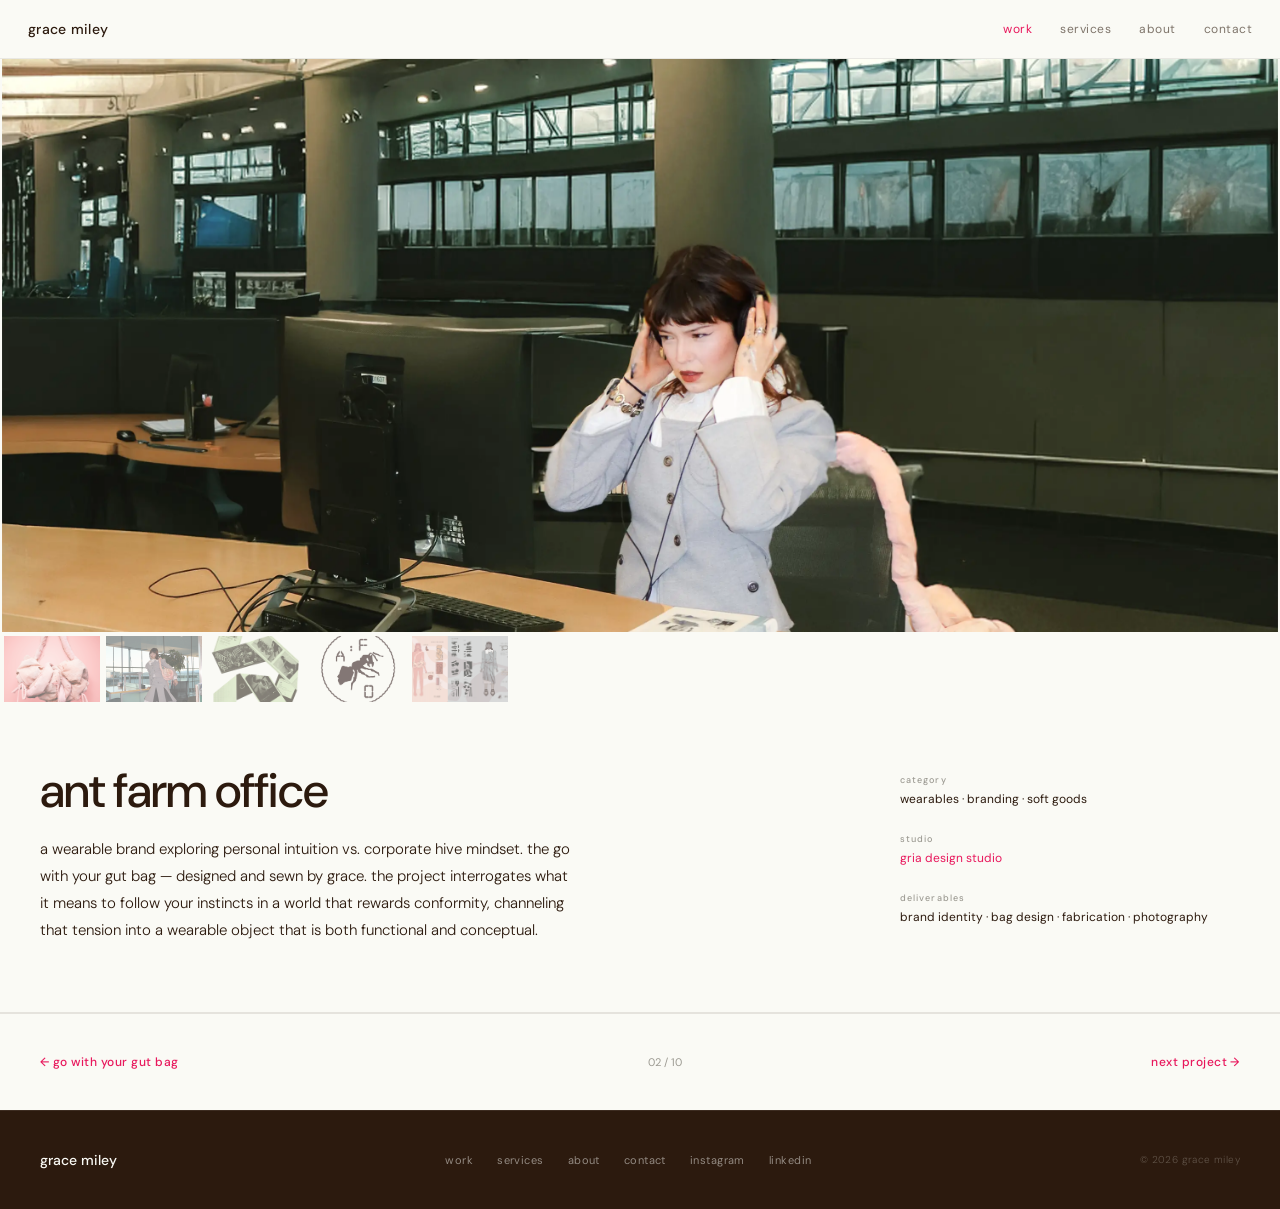
==== ant-farm-office.html @ 76fd1f74 "Add files via upload" ====
<!DOCTYPE html>
<html lang="en">
<head>
<meta charset="UTF-8">
<link rel="icon" href="data:image/svg+xml,<svg xmlns='http://www.w3.org/2000/svg' viewBox='0 0 32 32'><rect width='32' height='32' fill='%232C1A0E'/><text x='50%' y='50%' dominant-baseline='central' text-anchor='middle' font-family='DM Sans,sans-serif' font-weight='500' font-size='13' fill='%23FAFAF5'>gm</text></svg>">
<meta name="viewport" content="width=device-width, initial-scale=1.0">
<title>ant farm office — grace miley</title>
<link href="https://fonts.googleapis.com/css2?family=DM+Sans:wght@300;400;500&display=swap" rel="stylesheet">
<link rel="stylesheet" href="style.css">
</head>
<body>

<header>
  <a href="index.html" class="logo">grace miley</a>
  <nav>
    <a href="work.html" class="active">work</a>
    <a href="https://griadesign.com/contact" target="_blank">services</a>
    <a href="index.html#about">about</a>
    <a href="contact.html">contact</a>
  </nav>
</header>

<div class="project-gallery">
<div class="gallery-main-wrap"><img class="gallery-main" src="/images/ArwynCoverphotoforMIRO (1).webp" alt="ant farm office" loading="eager"><div class="gallery-zoom-hint">click to expand</div></div>
<div class="gallery-thumbs">
  <img class="gallery-thumb" src="/images/bagpic1.webp" alt="go with your gut bag" loading="lazy" decoding="async">
  <img class="gallery-thumb" src="/images/IMG_1186.webp" alt="ant farm office detail" loading="lazy" decoding="async">
  <img class="gallery-thumb" src="/images/pin up all 4 Large (1).webp" alt="ant farm office pin-up all four" loading="lazy" decoding="async">
  <img class="gallery-thumb" src="/images/Artboard 2 copy 12antlogo1211 (1).webp" alt="ant farm office logo" loading="lazy" decoding="async">
  <img class="gallery-thumb" src="/images/pin up left side129 (2).webp" alt="ant farm office pin-up left side" loading="lazy" decoding="async">
</div>
</div>

<div class="project-intro">
  <div>
    <div class="project-title">ant farm office</div>
    <p class="project-desc">a wearable brand exploring personal intuition vs. corporate hive mindset. the go with your gut bag — designed and sewn by grace. the project interrogates what it means to follow your instincts in a world that rewards conformity, channeling that tension into a wearable object that is both functional and conceptual.</p>
  </div>
  <div class="project-meta">
    <div class="project-meta-row">
      <span class="project-meta-label">category</span>
      <span class="project-meta-value">wearables · branding · soft goods</span>
    </div>
    <div class="project-meta-row">
      <span class="project-meta-label">studio</span>
      <span class="project-meta-value" style="color: var(--hot-pink);">gria design studio</span>
    </div>
    <div class="project-meta-row">
      <span class="project-meta-label">deliverables</span>
      <span class="project-meta-value">brand identity · bag design · fabrication · photography</span>
    </div>
  </div>
</div>





<div class="project-nav">
  <a href="go-with-your-gut-bag.html">← go with your gut bag</a>
  <span class="project-nav-center">02 / 10</span>
  <a href="gria-studio.html">next project →</a>
</div>

<footer>
  <span class="footer-logo">grace miley</span>
  <div class="footer-links">
    <a href="work.html">work</a>
    <a href="https://griadesign.com/contact" target="_blank">services</a>
    <a href="index.html#about">about</a>
    <a href="contact.html">contact</a>
    <a href="https://www.instagram.com/gracmiley/" target="_blank">instagram</a>
    <a href="https://www.linkedin.com/in/grace-miley-101b8b298/" target="_blank">linkedin</a>
  </div>
  <span class="footer-copy">© 2026 grace miley</span>
</footer>

<script src="main.js"></script>

<script>
(function() {
  var thumbs = document.querySelectorAll('.gallery-thumb');
  var mainImg = document.querySelector('.gallery-main');
  var lightbox = document.getElementById('galleryLightbox');
  var lbImg = document.getElementById('lbImg');
  var lbCaption = document.getElementById('lbCaption');
  var curIdx = 0;
  var images = [];

  if (mainImg) images.push({ src: mainImg.getAttribute('data-full') || mainImg.src, alt: mainImg.alt });
  thumbs.forEach(function(t) { images.push({ src: t.getAttribute('data-full') || t.src, alt: t.alt }); });

  function setMain(idx) {
    curIdx = idx;
    if (mainImg && images[idx]) { mainImg.src = images[idx].src; mainImg.alt = images[idx].alt; }
    thumbs.forEach(function(t, i) { t.classList.toggle('active', i === idx - 1); });
  }

  thumbs.forEach(function(t, i) { t.addEventListener('click', function() { setMain(i + 1); openLb(i + 1); }); });
  if (mainImg) { mainImg.addEventListener('click', function() { openLb(curIdx); }); }

  function openLb(idx) {
    if (!lightbox) return;
    curIdx = idx;
    lbImg.src = images[idx].src;
    lbImg.alt = images[idx].alt;
    if (lbCaption) lbCaption.textContent = (idx + 1) + ' / ' + images.length;
    lightbox.classList.add('open');
    lightbox.classList.remove('maximized');
    document.body.style.overflow = 'hidden';
  }

  window.closeLightbox = function() {
    if (!lightbox) return;
    lightbox.classList.remove('open', 'maximized');
    document.body.style.overflow = '';
  };
  window.lbPrev = function() { openLb((curIdx - 1 + images.length) % images.length); };
  window.lbNext = function() { openLb((curIdx + 1) % images.length); };
  window.lbMaximize = function() {
    if (!lightbox) return;
    lightbox.classList.toggle('maximized');
    var btn = document.getElementById('lbMaxBtn');
    if (btn) btn.textContent = lightbox.classList.contains('maximized') ? '⊟ restore' : '⊞ maximize';
  };

  if (lightbox) {
    lightbox.addEventListener('click', function(e) { if (e.target === lightbox) closeLightbox(); });
    document.addEventListener('keydown', function(e) {
      if (!lightbox.classList.contains('open')) return;
      if (e.key === 'Escape') closeLightbox();
      if (e.key === 'ArrowLeft') lbPrev();
      if (e.key === 'ArrowRight') lbNext();
      if (e.key === 'f' || e.key === 'F') lbMaximize();
    });
  }
})();
</script>

<div class="gallery-lightbox" id="galleryLightbox">
  <button class="gallery-lightbox-close" onclick="closeLightbox()">&#215;</button>
  <button class="gallery-maximize-btn" id="lbMaxBtn" onclick="lbMaximize()">&#8862; maximize</button>
  <button class="gallery-lightbox-prev" onclick="lbPrev()">&#8592;</button>
  <img id="lbImg" src="" alt="">
  <button class="gallery-lightbox-next" onclick="lbNext()">&#8594;</button>
  <div class="gallery-caption" id="lbCaption"></div>
</div>
</body>
</html>
---- style.css ----
*, *::before, *::after { box-sizing: border-box; margin: 0; padding: 0; }

:root {
  --pink:      #F9D0DC;
  --blush:     #F4A0B8;
  --hot-pink:  #E8175C;
  --brown:     #2C1A0E;
  --off-white: #FAFAF5;
  --lime:      #C8DE6A;
  --pale-lime: #E8EFA8;
  --sky:       #7BBDD4;
  --stone:     #9C9A92;
}

html { scroll-behavior: smooth; }

body {
  font-family: 'DM Sans', sans-serif;
  font-weight: 400;
  background: var(--off-white);
  color: var(--brown);
  text-transform: lowercase;
  -webkit-font-smoothing: antialiased;
}

a { text-decoration: none; color: inherit; }

/* ============ HEADER ============ */
header {
  position: fixed;
  top: 0;
  left: 0;
  width: 100%;
  z-index: 100;
  display: flex;
  align-items: center;
  justify-content: space-between;
  padding: 20px 28px;
  pointer-events: none;
  transition: background 0.3s, border-color 0.3s;
}

/* Non-hero pages: solid immediately via JS */
header.solid {
  background: var(--off-white);
  border-bottom: 1px solid rgba(44,26,14,0.08);
}

header.solid .logo { color: var(--brown) !important; }
header.solid nav a { color: rgba(44,26,14,0.6) !important; }
header.solid nav a:hover { color: var(--brown) !important; }
header.solid nav a.active { color: var(--hot-pink) !important; }

/* Dark header override — used on hero pages before scroll */
header.dark-header .logo { color: var(--off-white); }
header.dark-header nav a { color: rgba(250,250,245,0.75); }
header.dark-header nav a:hover { color: var(--off-white); }

header * { pointer-events: all; }

.logo {
  font-size: 14px;
  font-weight: 500;
  color: var(--brown);
  letter-spacing: 0.02em;
  transition: color 0.3s;
}

nav { display: flex; gap: 28px; }

nav a {
  font-size: 12px;
  font-weight: 400;
  color: rgba(44,26,14,0.6);
  letter-spacing: 0.04em;
  transition: color 0.2s;
}

nav a:hover { color: var(--brown); }
nav a.active { color: var(--hot-pink) !important; }

/* ============ HERO ============ */
.hero {
  display: flex;
  height: 100vh;
  min-height: 600px;
  overflow: hidden;
}

.hero-main {
  position: relative;
  flex: 1;
  overflow: hidden;
  background: var(--brown);
}

.hero-bg {
  position: absolute;
  inset: 0;
  background-size: cover;
  background-position: center center;
  background-repeat: no-repeat;
  transition: opacity 0.5s ease;
}

.hero-text {
  position: absolute;
  bottom: 36px;
  left: 36px;
  right: 36px;
  z-index: 10;
}

.hero-label {
  display: inline-block;
  font-size: 9px;
  font-weight: 400;
  color: var(--brown);
  letter-spacing: 0.14em;
  background: var(--pale-lime);
  padding: 3px 8px;
  margin-bottom: 8px;
}

.hero-title {
  display: inline;
  font-size: 40px;
  font-weight: 500;
  color: var(--brown);
  line-height: 1.15;
  letter-spacing: -0.01em;
  background: var(--pale-lime);
  padding: 2px 10px;
  box-decoration-break: clone;
  -webkit-box-decoration-break: clone;
}

.hero-title-wrap {
  display: block;
  margin-bottom: 8px;
}

.hero-desc {
  display: inline;
  font-size: 11px;
  font-weight: 300;
  color: var(--brown);
  line-height: 1.8;
  background: var(--pale-lime);
  padding: 2px 8px;
  box-decoration-break: clone;
  -webkit-box-decoration-break: clone;
}

.hero-desc-wrap {
  display: block;
  max-width: 360px;
  margin-bottom: 18px;
}

.hero-btn {
  display: inline-block;
  font-size: 11px;
  font-weight: 400;
  color: var(--brown);
  background: var(--pale-lime);
  padding: 8px 18px;
  letter-spacing: 0.06em;
  transition: background 0.2s;
}

.hero-btn:hover { background: var(--lime); }

.hero-dots {
  position: absolute;
  bottom: 22px;
  left: 50%;
  transform: translateX(-50%);
  display: flex;
  gap: 8px;
  z-index: 10;
}

.hero-dot {
  width: 5px;
  height: 5px;
  border-radius: 50%;
  background: rgba(250,250,245,0.3);
  cursor: pointer;
  border: none;
  padding: 0;
  transition: background 0.3s;
}

.hero-dot.active { background: var(--pink); }

.hero-scroll {
  position: absolute;
  bottom: 22px;
  right: 20px;
  font-size: 10px;
  font-weight: 300;
  color: rgba(250,250,245,0.3);
  letter-spacing: 0.06em;
  z-index: 10;
}

/* ============ SIDEBAR ============ */
.hero-sidebar {
  width: 60px;
  min-width: 60px;
  background: var(--brown);
  display: flex;
  flex-direction: column;
  align-items: center;
  padding: 80px 0 20px;
  position: relative;
  z-index: 20;
}

.side-item {
  width: 100%;
  height: 36px;
  display: flex;
  align-items: center;
  justify-content: center;
  cursor: pointer;
  position: relative;
  border-left: 2px solid transparent;
  transition: border-color 0.25s;
}

.side-item.active { border-left-color: var(--pink); }

.side-dot {
  width: 5px;
  height: 5px;
  border-radius: 50%;
  background: rgba(250,250,245,0.25);
  transition: background 0.25s;
}

.side-item.active .side-dot { background: var(--pink); }

.side-tooltip {
  position: absolute;
  right: 64px;
  background: var(--brown);
  color: var(--off-white);
  font-size: 10px;
  font-weight: 400;
  white-space: nowrap;
  padding: 5px 12px;
  pointer-events: none;
  opacity: 0;
  transition: opacity 0.2s;
  border-left: 2px solid var(--hot-pink);
  z-index: 30;
}

.side-item:hover .side-tooltip { opacity: 1; }

.side-num {
  position: absolute;
  bottom: 20px;
  font-size: 9px;
  color: rgba(250,250,245,0.2);
  font-weight: 300;
  writing-mode: vertical-lr;
  letter-spacing: 0.1em;
}

/* ============ PROJECT GRID ============ */
.projects {
  padding: 80px 40px;
  background: var(--off-white);
}

.projects-header {
  display: flex;
  align-items: baseline;
  justify-content: space-between;
  margin-bottom: 40px;
}

.projects-header h2 {
  font-size: 11px;
  font-weight: 500;
  letter-spacing: 0.12em;
  color: var(--stone);
}

.projects-header a {
  font-size: 11px;
  font-weight: 400;
  color: var(--hot-pink);
  letter-spacing: 0.04em;
  transition: opacity 0.2s;
}

.projects-header a:hover { opacity: 0.7; }

.grid {
  display: grid;
  grid-template-columns: repeat(3, 1fr);
  gap: 2px;
}

.grid-item {
  position: relative;
  aspect-ratio: 4/3;
  overflow: hidden;
  cursor: pointer;
  background: var(--brown);
  display: block;
}

.grid-item img {
  width: 100%;
  height: 100%;
  object-fit: cover;
  display: block;
  transition: transform 0.5s ease, opacity 0.3s ease;
}

.grid-item:hover img {
  transform: scale(1.04);
  opacity: 0.7;
}

.grid-item-info {
  position: absolute;
  bottom: 0;
  left: 0;
  right: 0;
  padding: 20px;
  opacity: 0;
  transition: opacity 0.3s;
  z-index: 10;
}

.grid-item:hover .grid-item-info { opacity: 1; }

.grid-item-title {
  display: inline;
  font-size: 14px;
  font-weight: 500;
  color: var(--brown);
  background: var(--pale-lime);
  padding: 2px 6px;
  box-decoration-break: clone;
  -webkit-box-decoration-break: clone;
  line-height: 1.6;
}

.grid-item-label {
  display: block;
  margin-top: 6px;
}

.grid-item-cat {
  display: inline;
  font-size: 9px;
  font-weight: 400;
  color: var(--brown);
  background: var(--pale-lime);
  padding: 2px 6px;
  letter-spacing: 0.08em;
  box-decoration-break: clone;
  -webkit-box-decoration-break: clone;
}

.gria-pill {
  display: inline-block;
  font-size: 9px;
  font-weight: 500;
  color: var(--off-white);
  background: var(--hot-pink);
  padding: 3px 9px;
  letter-spacing: 0.08em;
  position: absolute;
  top: 14px;
  left: 14px;
  z-index: 10;
}

/* ============ ABOUT BLURB ============ */
.about-blurb {
  padding: 80px 40px;
  display: grid;
  grid-template-columns: 1fr 1fr;
  gap: 80px;
  align-items: center;
  border-top: 1px solid rgba(44,26,14,0.1);
}

.about-blurb-label {
  font-size: 9px;
  font-weight: 500;
  letter-spacing: 0.12em;
  color: var(--stone);
  margin-bottom: 20px;
}

.about-blurb p {
  font-size: 15px;
  font-weight: 300;
  line-height: 1.8;
  color: var(--brown);
  margin-bottom: 24px;
}

.about-blurb a.text-link {
  font-size: 12px;
  font-weight: 500;
  color: var(--hot-pink);
  letter-spacing: 0.04em;
  border-bottom: 1px solid var(--hot-pink);
  padding-bottom: 2px;
  transition: opacity 0.2s;
}

.about-blurb a.text-link:hover { opacity: 0.7; }

.skill-tag {
  display: inline-block;
  font-size: 10px;
  font-weight: 400;
  color: var(--brown);
  background: var(--pink);
  padding: 6px 12px;
  margin: 2px;
  letter-spacing: 0.04em;
}

/* ============ SKILLS STRIP ============ */
.skills-strip {
  background: var(--brown);
  padding: 24px 40px;
  display: flex;
  flex-wrap: wrap;
  gap: 12px;
  align-items: center;
}

.skills-strip-label {
  font-size: 9px;
  font-weight: 500;
  letter-spacing: 0.12em;
  color: rgba(250,250,245,0.4);
  margin-right: 8px;
}

.skills-strip span {
  font-size: 10px;
  font-weight: 300;
  color: rgba(250,250,245,0.6);
  letter-spacing: 0.04em;
}

.skills-strip span::after {
  content: '·';
  margin-left: 12px;
  color: rgba(250,250,245,0.2);
}

.skills-strip span:last-child::after { content: ''; }

/* ============ PAGE HEADER (non-hero pages) ============ */
.page-header {
  padding: 140px 40px 60px;
  border-bottom: 1px solid rgba(44,26,14,0.1);
}

.page-header-label {
  font-size: 9px;
  font-weight: 500;
  letter-spacing: 0.12em;
  color: var(--stone);
  margin-bottom: 16px;
}

.page-header h1 {
  font-size: 48px;
  font-weight: 500;
  color: var(--brown);
  letter-spacing: -0.02em;
  line-height: 1.05;
}

/* ============ FOOTER ============ */
footer {
  background: var(--brown);
  padding: 40px;
  display: flex;
  align-items: center;
  justify-content: space-between;
  border-top: 1px solid rgba(250,250,245,0.08);
}

.footer-logo {
  font-size: 14px;
  font-weight: 500;
  color: var(--off-white);
}

.footer-links {
  display: flex;
  gap: 24px;
}

.footer-links a {
  font-size: 11px;
  font-weight: 400;
  color: rgba(250,250,245,0.5);
  letter-spacing: 0.04em;
  transition: color 0.2s;
}

.footer-links a:hover { color: var(--off-white); }

.footer-copy {
  font-size: 10px;
  font-weight: 300;
  color: rgba(250,250,245,0.25);
  letter-spacing: 0.04em;
}

/* ============ PROJECT PAGE ============ */
.project-hero {
  width: 100%;
  height: 70vh;
  min-height: 480px;
  object-fit: cover;
  display: block;
  background: var(--brown);
}

.project-hero-img {
  width: 100%;
  height: 70vh;
  min-height: 480px;
  object-fit: cover;
  display: block;
  cursor: pointer;
}

.project-intro {
  display: grid;
  grid-template-columns: 1fr 340px;
  gap: 80px;
  padding: 60px 40px;
  border-bottom: 1px solid rgba(44,26,14,0.1);
}

.project-title {
  font-size: 48px;
  font-weight: 500;
  color: var(--brown);
  letter-spacing: -0.02em;
  line-height: 1.05;
  margin-bottom: 20px;
}

.project-desc {
  font-size: 15px;
  font-weight: 300;
  line-height: 1.8;
  color: var(--brown);
  max-width: 540px;
}

.project-meta {
  padding-top: 8px;
}

.project-meta-row {
  display: flex;
  flex-direction: column;
  gap: 4px;
  margin-bottom: 24px;
}

.project-meta-label {
  font-size: 9px;
  font-weight: 500;
  letter-spacing: 0.12em;
  color: var(--stone);
}

.project-meta-value {
  font-size: 12px;
  font-weight: 400;
  color: var(--brown);
  line-height: 1.6;
}

.project-images {
  padding: 2px;
  display: grid;
  gap: 2px;
}

.project-images img {
  width: 100%;
  display: block;
  object-fit: cover;
}

.project-images .full { grid-column: 1 / -1; }

.project-images.two-col {
  grid-template-columns: 1fr 1fr;
}

.project-images.three-col {
  grid-template-columns: 1fr 1fr 1fr;
}

.project-nav {
  display: flex;
  justify-content: space-between;
  align-items: center;
  padding: 40px;
  border-top: 1px solid rgba(44,26,14,0.1);
}

.project-nav a {
  font-size: 12px;
  font-weight: 500;
  color: var(--hot-pink);
  letter-spacing: 0.04em;
  transition: opacity 0.2s;
}

.project-nav a:hover { opacity: 0.7; }

.project-nav-center {
  font-size: 11px;
  font-weight: 400;
  color: var(--stone);
}

/* ============ WORK PAGE ============ */
.work-filters {
  padding: 0 40px 40px;
  display: flex;
  gap: 12px;
  flex-wrap: wrap;
}

.filter-btn {
  font-family: 'DM Sans', sans-serif;
  font-size: 10px;
  font-weight: 400;
  color: var(--brown);
  background: transparent;
  border: 1px solid rgba(44,26,14,0.2);
  padding: 6px 14px;
  letter-spacing: 0.06em;
  cursor: pointer;
  transition: all 0.2s;
  text-transform: lowercase;
}

.filter-btn:hover,
.filter-btn.active {
  background: var(--brown);
  color: var(--off-white);
  border-color: var(--brown);
}

/* ============ ABOUT PAGE ============ */
.about-grid {
  display: grid;
  grid-template-columns: 1fr 1fr;
  gap: 80px;
  padding: 60px 40px;
}

.about-photo {
  width: 100%;
  aspect-ratio: 3/4;
  object-fit: cover;
  display: block;
}

.about-content-label {
  font-size: 9px;
  font-weight: 500;
  letter-spacing: 0.12em;
  color: var(--stone);
  margin-bottom: 20px;
}

.about-content p {
  font-size: 15px;
  font-weight: 300;
  line-height: 1.8;
  color: var(--brown);
  margin-bottom: 20px;
}

.about-links {
  display: flex;
  gap: 16px;
  flex-wrap: wrap;
  margin-top: 32px;
}

.about-link-btn {
  display: inline-block;
  font-size: 11px;
  font-weight: 500;
  color: var(--off-white);
  background: var(--brown);
  padding: 10px 20px;
  letter-spacing: 0.06em;
  transition: background 0.2s;
}

.about-link-btn:hover { background: var(--hot-pink); color: var(--off-white); }

.about-link-btn.outline {
  background: transparent;
  color: var(--brown);
  border: 1px solid rgba(44,26,14,0.3);
}

.about-link-btn.outline:hover { background: var(--brown); color: var(--off-white); }

.about-skills {
  padding: 60px 40px;
  border-top: 1px solid rgba(44,26,14,0.1);
}

.about-skills-label {
  font-size: 9px;
  font-weight: 500;
  letter-spacing: 0.12em;
  color: var(--stone);
  margin-bottom: 24px;
}

.about-skills-grid {
  display: grid;
  grid-template-columns: repeat(3, 1fr);
  gap: 2px;
}

.about-skill-item {
  background: var(--pink);
  padding: 20px;
}

.about-skill-name {
  font-size: 13px;
  font-weight: 500;
  color: var(--brown);
  margin-bottom: 6px;
}

.about-skill-tools {
  font-size: 10px;
  font-weight: 300;
  color: rgba(44,26,14,0.6);
  line-height: 1.6;
}

/* ============ CONTACT PAGE ============ */
.contact-wrap {
  padding: 60px 40px;
  display: grid;
  grid-template-columns: 1fr 1fr;
  gap: 80px;
  align-items: start;
}

.contact-intro p {
  font-size: 15px;
  font-weight: 300;
  line-height: 1.8;
  color: var(--brown);
  margin-bottom: 32px;
}

.contact-email {
  font-size: 24px;
  font-weight: 500;
  color: var(--hot-pink);
  letter-spacing: -0.01em;
  border-bottom: 1px solid var(--hot-pink);
  padding-bottom: 4px;
  display: inline-block;
  transition: opacity 0.2s;
}

.contact-email:hover { opacity: 0.7; }

.contact-social {
  margin-top: 40px;
}

.contact-social-label {
  font-size: 9px;
  font-weight: 500;
  letter-spacing: 0.12em;
  color: var(--stone);
  margin-bottom: 16px;
}

.contact-social-links {
  display: flex;
  flex-direction: column;
  gap: 12px;
}

.contact-social-links a {
  font-size: 13px;
  font-weight: 400;
  color: var(--brown);
  letter-spacing: 0.02em;
  transition: color 0.2s;
  display: flex;
  align-items: center;
  gap: 8px;
}

.contact-social-links a:hover { color: var(--hot-pink); }

.contact-social-links a::before {
  content: '→';
  font-size: 11px;
  color: var(--hot-pink);
}

.contact-right {
  padding-top: 8px;
}

.contact-availability {
  background: var(--pink);
  padding: 32px;
  margin-bottom: 2px;
}

.contact-availability-label {
  font-size: 9px;
  font-weight: 500;
  letter-spacing: 0.12em;
  color: var(--stone);
  margin-bottom: 12px;
}

.contact-availability p {
  font-size: 13px;
  font-weight: 300;
  line-height: 1.7;
  color: var(--brown);
}

.contact-studio {
  background: var(--brown);
  padding: 32px;
}

.contact-studio-label {
  font-size: 9px;
  font-weight: 500;
  letter-spacing: 0.12em;
  color: rgba(250,250,245,0.4);
  margin-bottom: 12px;
}

.contact-studio p {
  font-size: 13px;
  font-weight: 300;
  line-height: 1.7;
  color: rgba(250,250,245,0.7);
  margin-bottom: 16px;
}

.contact-studio a {
  font-size: 11px;
  font-weight: 500;
  color: var(--pale-lime);
  letter-spacing: 0.04em;
  transition: opacity 0.2s;
}

.contact-studio a:hover { opacity: 0.7; }

/* ============ GRIA PILL TOOLTIP ============ */
.gria-pill-wrap {
  position: absolute;
  top: 14px;
  left: 14px;
  z-index: 10;
}
.gria-pill-wrap .gria-pill {
  position: static;
  display: inline-block;
}
.gria-callout {
  position: absolute;
  top: calc(100% + 6px);
  left: 0;
  background: var(--brown);
  color: var(--off-white);
  font-size: 10px;
  font-weight: 300;
  line-height: 1.6;
  padding: 10px 14px;
  width: 200px;
  pointer-events: none;
  opacity: 0;
  transition: opacity 0.2s;
  border-left: 2px solid var(--hot-pink);
  z-index: 20;
  text-transform: lowercase;
}
.gria-pill-wrap:hover .gria-callout { opacity: 1; }

/* ============ PROJECT GALLERY ============ */
.project-gallery {
  padding: 2px;
}

.gallery-main {
  width: 100%;
  height: 70vh;
  min-height: 480px;
  object-fit: cover;
  display: block;
  cursor: zoom-in;
}

.gallery-main-wrap {
  position: relative;
}

.gallery-zoom-hint {
  position: absolute;
  bottom: 14px;
  right: 14px;
  background: rgba(44,26,14,0.6);
  color: var(--off-white);
  font-size: 9px;
  font-weight: 400;
  letter-spacing: 0.08em;
  padding: 5px 10px;
  pointer-events: none;
  opacity: 0;
  transition: opacity 0.3s;
}

.gallery-main-wrap:hover .gallery-zoom-hint { opacity: 1; }

.gallery-thumbs {
  display: flex;
  gap: 2px;
  margin-top: 2px;
  overflow-x: auto;
  scrollbar-width: none;
}
.gallery-thumbs::-webkit-scrollbar { display: none; }

.gallery-thumb {
  flex-shrink: 0;
  width: 100px;
  height: 70px;
  object-fit: cover;
  cursor: pointer;
  opacity: 0.55;
  transition: opacity 0.2s;
  border: 2px solid transparent;
}
.gallery-thumb:hover { opacity: 0.85; }
.gallery-thumb.active { opacity: 1; border-color: var(--hot-pink); }

/* lightbox */
.gallery-lightbox {
  display: none;
  position: fixed;
  inset: 0;
  background: rgba(44,26,14,0.95);
  z-index: 999;
  align-items: center;
  justify-content: center;
}
.gallery-lightbox.open { display: flex; }
.gallery-lightbox img {
  max-width: 92vw;
  max-height: 90vh;
  object-fit: contain;
  display: block;
  cursor: zoom-out;
}

.gallery-lightbox.maximized img {
  max-width: 100vw;
  max-height: 100vh;
  width: 100vw;
  height: 100vh;
  object-fit: contain;
}

.gallery-maximize-btn {
  position: absolute;
  top: 20px;
  left: 24px;
  font-size: 13px;
  color: var(--off-white);
  cursor: pointer;
  background: none;
  border: none;
  font-family: inherit;
  padding: 8px;
  opacity: 0.6;
  transition: opacity 0.2s;
  letter-spacing: 0.04em;
}

.gallery-maximize-btn:hover { opacity: 1; }
.gallery-lightbox-close {
  position: absolute;
  top: 20px;
  right: 24px;
  font-size: 24px;
  color: var(--off-white);
  cursor: pointer;
  background: none;
  border: none;
  font-family: inherit;
  line-height: 1;
}
.gallery-lightbox-prev,
.gallery-lightbox-next {
  position: absolute;
  top: 50%;
  transform: translateY(-50%);
  font-size: 20px;
  color: var(--off-white);
  cursor: pointer;
  background: none;
  border: none;
  font-family: inherit;
  padding: 12px;
  opacity: 0.6;
  transition: opacity 0.2s;
}
.gallery-lightbox-prev:hover,
.gallery-lightbox-next:hover { opacity: 1; }
.gallery-lightbox-prev { left: 20px; }
.gallery-lightbox-next { right: 20px; }
.gallery-caption {
  position: absolute;
  bottom: 20px;
  left: 50%;
  transform: translateX(-50%);
  font-size: 10px;
  font-weight: 300;
  color: rgba(250,250,245,0.5);
  letter-spacing: 0.08em;
  white-space: nowrap;
}
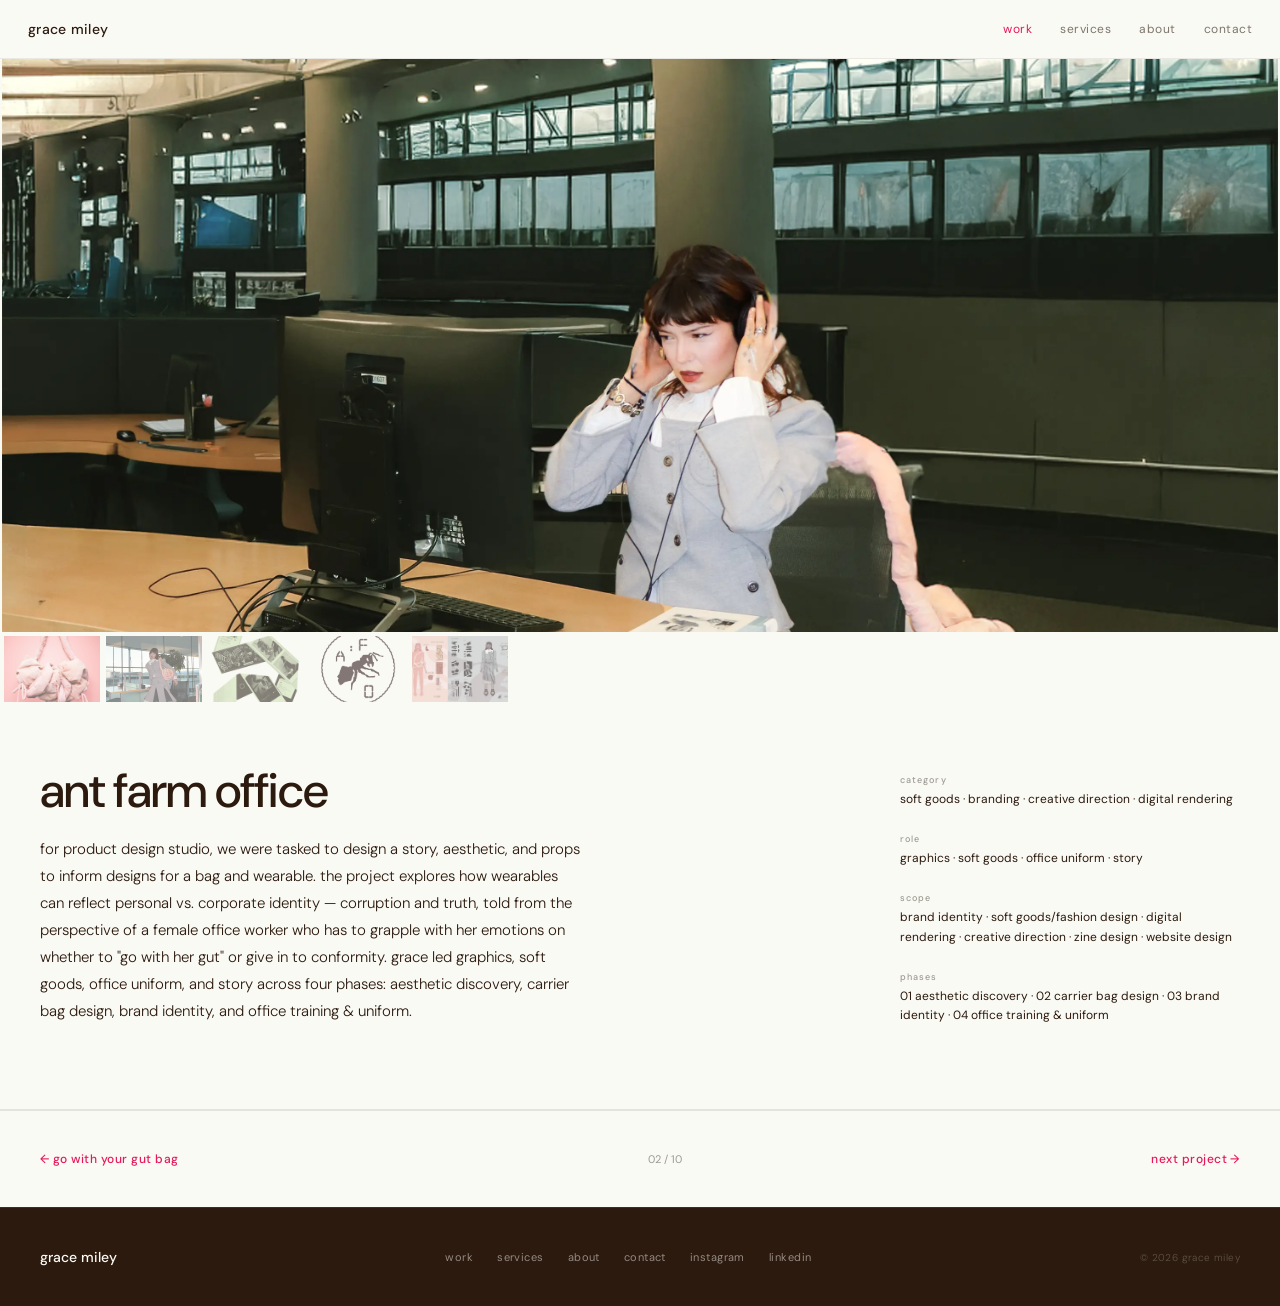
==== commit f3f0b4b7: "Add files via upload" ====
--- a/ant-farm-office.html
+++ b/ant-farm-office.html
@@ -34,20 +34,24 @@
 <div class="project-intro">
   <div>
     <div class="project-title">ant farm office</div>
-    <p class="project-desc">a wearable brand exploring personal intuition vs. corporate hive mindset. the go with your gut bag — designed and sewn by grace. the project interrogates what it means to follow your instincts in a world that rewards conformity, channeling that tension into a wearable object that is both functional and conceptual.</p>
+    <p class="project-desc">for product design studio, we were tasked to design a story, aesthetic, and props to inform designs for a bag and wearable. the project explores how wearables can reflect personal vs. corporate identity — corruption and truth, told from the perspective of a female office worker who has to grapple with her emotions on whether to "go with her gut" or give in to conformity. grace led graphics, soft goods, office uniform, and story across four phases: aesthetic discovery, carrier bag design, brand identity, and office training &amp; uniform.</p>
   </div>
   <div class="project-meta">
     <div class="project-meta-row">
       <span class="project-meta-label">category</span>
-      <span class="project-meta-value">wearables · branding · soft goods</span>
+      <span class="project-meta-value">soft goods · branding · creative direction · digital rendering</span>
     </div>
     <div class="project-meta-row">
-      <span class="project-meta-label">studio</span>
-      <span class="project-meta-value" style="color: var(--hot-pink);">gria design studio</span>
+      <span class="project-meta-label">role</span>
+      <span class="project-meta-value">graphics · soft goods · office uniform · story</span>
     </div>
     <div class="project-meta-row">
-      <span class="project-meta-label">deliverables</span>
-      <span class="project-meta-value">brand identity · bag design · fabrication · photography</span>
+      <span class="project-meta-label">scope</span>
+      <span class="project-meta-value">brand identity · soft goods/fashion design · digital rendering · creative direction · zine design · website design</span>
+    </div>
+    <div class="project-meta-row">
+      <span class="project-meta-label">phases</span>
+      <span class="project-meta-value">01 aesthetic discovery · 02 carrier bag design · 03 brand identity · 04 office training &amp; uniform</span>
     </div>
   </div>
 </div>
@@ -79,59 +83,83 @@
 
 <script>
 (function() {
-  var thumbs = document.querySelectorAll('.gallery-thumb');
+  var allImgs = [];
+  var curIdx  = 0;
   var mainImg = document.querySelector('.gallery-main');
-  var lightbox = document.getElementById('galleryLightbox');
-  var lbImg = document.getElementById('lbImg');
-  var lbCaption = document.getElementById('lbCaption');
-  var curIdx = 0;
-  var images = [];
+  var thumbs  = document.querySelectorAll('.gallery-thumb');
+  var lb      = document.getElementById('galleryLightbox');
+  var lbImg   = document.getElementById('lbImg');
+  var lbCap   = document.getElementById('lbCaption');
+  var lbMax   = document.getElementById('lbMaxBtn');
 
-  if (mainImg) images.push({ src: mainImg.getAttribute('data-full') || mainImg.src, alt: mainImg.alt });
-  thumbs.forEach(function(t) { images.push({ src: t.getAttribute('data-full') || t.src, alt: t.alt }); });
+  // Build image list: hero first, then thumbs
+  if (mainImg) allImgs.push({ src: mainImg.src, alt: mainImg.alt });
+  thumbs.forEach(function(t) { allImgs.push({ src: t.src, alt: t.alt }); });
 
-  function setMain(idx) {
-    curIdx = idx;
-    if (mainImg && images[idx]) { mainImg.src = images[idx].src; mainImg.alt = images[idx].alt; }
-    thumbs.forEach(function(t, i) { t.classList.toggle('active', i === idx - 1); });
+  // Click thumb: update main image
+  thumbs.forEach(function(t, i) {
+    t.style.cursor = 'pointer';
+    t.addEventListener('click', function() {
+      curIdx = i + 1;
+      if (mainImg) { mainImg.src = allImgs[curIdx].src; }
+      thumbs.forEach(function(x, j) { x.classList.toggle('active', j === i); });
+      openLb(curIdx);
+    });
+  });
+
+  // Click main image: open lightbox
+  if (mainImg) {
+    mainImg.style.cursor = 'zoom-in';
+    mainImg.addEventListener('click', function() { openLb(curIdx); });
   }
 
-  thumbs.forEach(function(t, i) { t.addEventListener('click', function() { setMain(i + 1); openLb(i + 1); }); });
-  if (mainImg) { mainImg.addEventListener('click', function() { openLb(curIdx); }); }
-
   function openLb(idx) {
-    if (!lightbox) return;
+    if (!lb || allImgs.length === 0) return;
     curIdx = idx;
-    lbImg.src = images[idx].src;
-    lbImg.alt = images[idx].alt;
-    if (lbCaption) lbCaption.textContent = (idx + 1) + ' / ' + images.length;
-    lightbox.classList.add('open');
-    lightbox.classList.remove('maximized');
+    lbImg.src = allImgs[idx].src;
+    lbImg.alt = allImgs[idx].alt;
+    if (lbCap) lbCap.textContent = (idx + 1) + ' / ' + allImgs.length;
+    lb.classList.add('open');
+    lb.classList.remove('maximized');
+    if (lbMax) lbMax.textContent = '\u229e maximize';
     document.body.style.overflow = 'hidden';
   }
 
   window.closeLightbox = function() {
-    if (!lightbox) return;
-    lightbox.classList.remove('open', 'maximized');
+    if (!lb) return;
+    lb.classList.remove('open', 'maximized');
     document.body.style.overflow = '';
   };
-  window.lbPrev = function() { openLb((curIdx - 1 + images.length) % images.length); };
-  window.lbNext = function() { openLb((curIdx + 1) % images.length); };
-  window.lbMaximize = function() {
-    if (!lightbox) return;
-    lightbox.classList.toggle('maximized');
-    var btn = document.getElementById('lbMaxBtn');
-    if (btn) btn.textContent = lightbox.classList.contains('maximized') ? '⊟ restore' : '⊞ maximize';
+
+  window.lbPrev = function() {
+    if (allImgs.length === 0) return;
+    openLb((curIdx - 1 + allImgs.length) % allImgs.length);
   };
 
-  if (lightbox) {
-    lightbox.addEventListener('click', function(e) { if (e.target === lightbox) closeLightbox(); });
-    document.addEventListener('keydown', function(e) {
-      if (!lightbox.classList.contains('open')) return;
-      if (e.key === 'Escape') closeLightbox();
-      if (e.key === 'ArrowLeft') lbPrev();
-      if (e.key === 'ArrowRight') lbNext();
-      if (e.key === 'f' || e.key === 'F') lbMaximize();
+  window.lbNext = function() {
+    if (allImgs.length === 0) return;
+    openLb((curIdx + 1) % allImgs.length);
+  };
+
+  window.lbMaximize = function() {
+    if (!lb) return;
+    lb.classList.toggle('maximized');
+    if (lbMax) lbMax.textContent = lb.classList.contains('maximized') ? '\u229f restore' : '\u229e maximize';
+  };
+
+  // Keyboard nav
+  document.addEventListener('keydown', function(e) {
+    if (!lb || !lb.classList.contains('open')) return;
+    if (e.key === 'Escape')      window.closeLightbox();
+    if (e.key === 'ArrowLeft')   window.lbPrev();
+    if (e.key === 'ArrowRight')  window.lbNext();
+    if (e.key === 'f' || e.key === 'F') window.lbMaximize();
+  });
+
+  // Close on backdrop click
+  if (lb) {
+    lb.addEventListener('click', function(e) {
+      if (e.target === lb) window.closeLightbox();
     });
   }
 })();
--- a/style.css
+++ b/style.css
@@ -937,6 +937,13 @@
 
 .gallery-main-wrap {
   position: relative;
+  display: block;
+  width: 100%;
+}
+
+.gallery-main-wrap .gallery-main {
+  display: block;
+  width: 100%;
 }
 
 .gallery-zoom-hint {
@@ -1064,3 +1071,22 @@
   letter-spacing: 0.08em;
   white-space: nowrap;
 }
+
+/* Gria studio image padding in grid */
+.grid-item.contains-logo img {
+  object-fit: contain;
+  padding: 20px;
+  background: var(--off-white);
+}
+
+.grid-item.gria-logo-item img {
+  object-fit: contain !important;
+  padding: 32px;
+}
+
+/* gria studio hero in project page */
+.gallery-main.gria-contain {
+  object-fit: contain;
+  background: var(--off-white);
+  padding: 40px;
+}
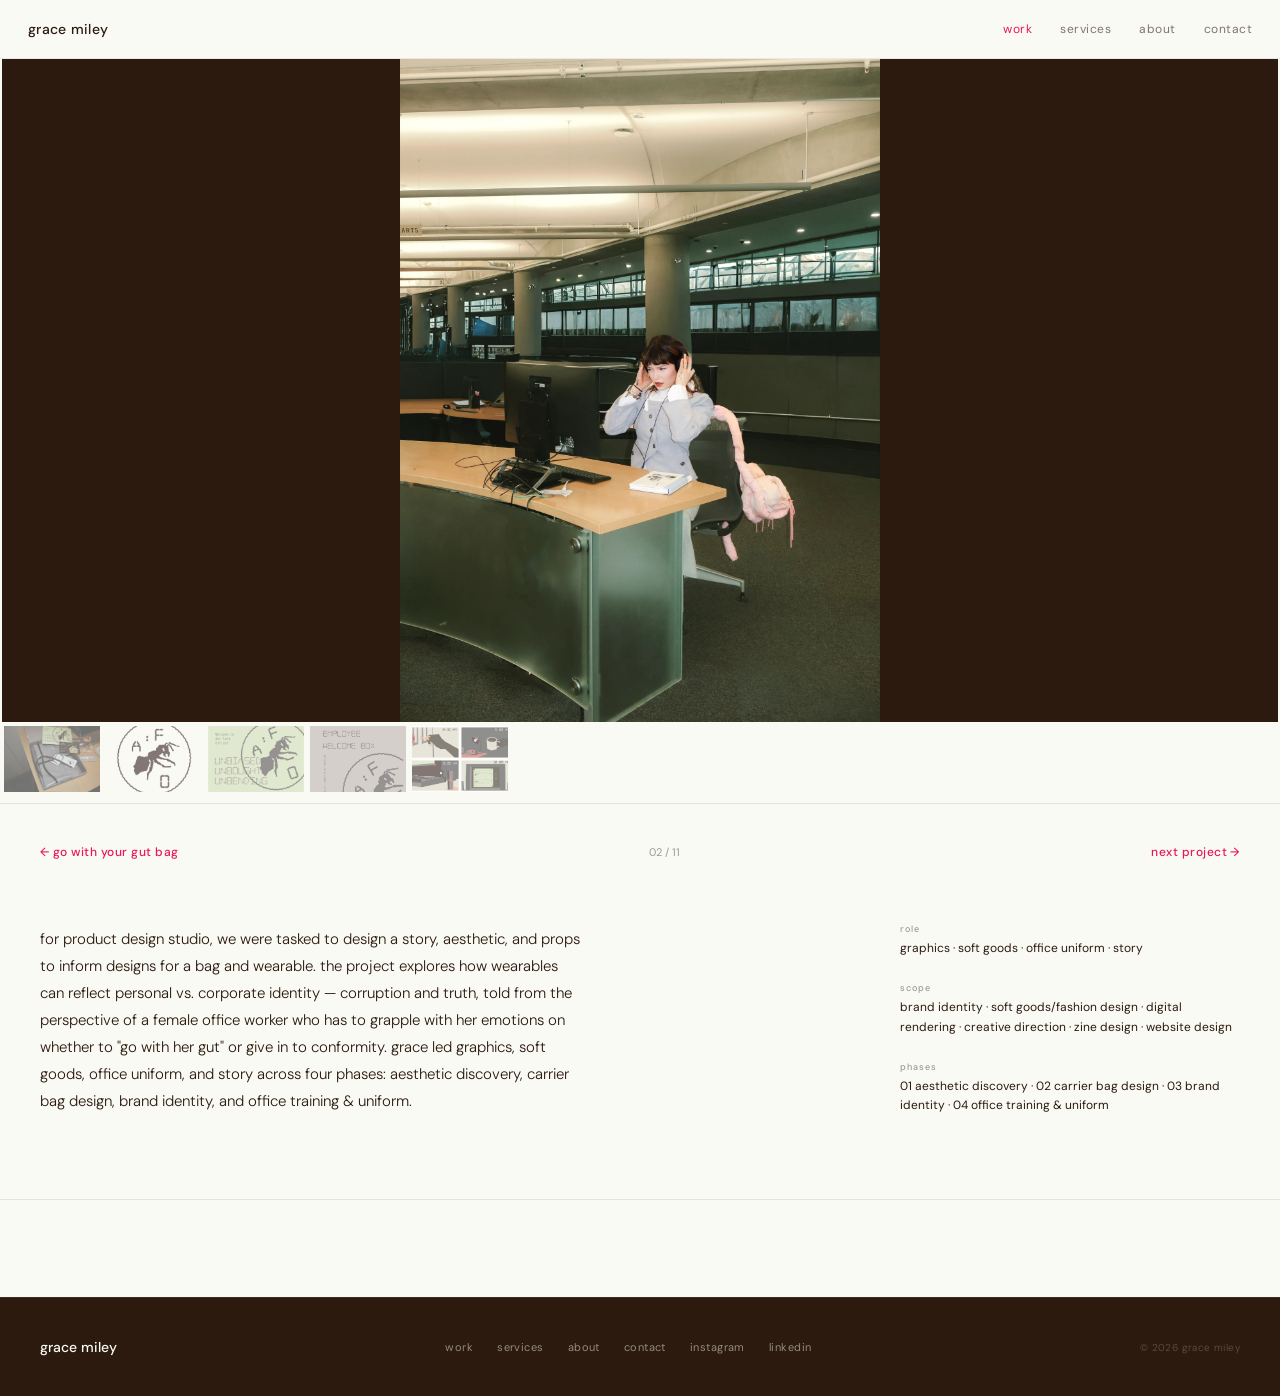
==== commit dbae8132: "Add files via upload" ====
--- a/ant-farm-office.html
+++ b/ant-farm-office.html
@@ -21,13 +21,23 @@
 </header>
 
 <div class="project-gallery">
-<div class="gallery-main-wrap"><img class="gallery-main" src="/images/ArwynCoverphotoforMIRO (1).webp" alt="ant farm office" loading="eager"><div class="gallery-zoom-hint">click to expand</div></div>
+<div class="gallery-main-wrap">
+<img class="gallery-main" src="/images/ArwynCoverphotoforMIRO (1).webp" alt="ant farm office" loading="eager">
+<div class="gallery-zoom-hint">click to expand</div>
+</div>
 <div class="gallery-thumbs">
-  <img class="gallery-thumb" src="/images/bagpic1.webp" alt="go with your gut bag" loading="lazy" decoding="async">
-  <img class="gallery-thumb" src="/images/IMG_1186.webp" alt="ant farm office detail" loading="lazy" decoding="async">
-  <img class="gallery-thumb" src="/images/pin up all 4 Large (1).webp" alt="ant farm office pin-up all four" loading="lazy" decoding="async">
-  <img class="gallery-thumb" src="/images/Artboard 2 copy 12antlogo1211 (1).webp" alt="ant farm office logo" loading="lazy" decoding="async">
-  <img class="gallery-thumb" src="/images/pin up left side129 (2).webp" alt="ant farm office pin-up left side" loading="lazy" decoding="async">
+  <img class="gallery-thumb" src="/images/antfarm1.webp" alt="ant farm 1" loading="lazy" decoding="async">
+  <img class="gallery-thumb" src="/images/antfarm2.webp" alt="ant farm 2" loading="lazy" decoding="async">
+  <img class="gallery-thumb" src="/images/antfarm3.webp" alt="ant farm 3" loading="lazy" decoding="async">
+  <img class="gallery-thumb" src="/images/antfarm4.webp" alt="ant farm 4" loading="lazy" decoding="async">
+  <img class="gallery-thumb" src="/images/antfarm5.webp" alt="ant farm 5" loading="lazy" decoding="async">
+  <img class="gallery-thumb" src="/images/antfarm6.webp" alt="ant farm 6" loading="lazy" decoding="async">
+  <img class="gallery-thumb" src="/images/antfarm7.webp" alt="ant farm 7" loading="lazy" decoding="async">
+  <img class="gallery-thumb" src="/images/antfarm9.webp" alt="ant farm 9" loading="lazy" decoding="async">
+  <img class="gallery-thumb" src="/images/IMG_1186.webp" alt="detail" loading="lazy" decoding="async">
+  <img class="gallery-thumb" src="/images/pin up all 4 Large (1).webp" alt="pin up" loading="lazy" decoding="async">
+  <img class="gallery-thumb" src="/images/Artboard 2 copy 12antlogo1211 (1).webp" alt="logo" loading="lazy" decoding="async">
+  <img class="gallery-thumb" src="/images/pin up left side129 (2).webp" alt="pin up left" loading="lazy" decoding="async">
 </div>
 </div>
 
@@ -60,10 +70,10 @@
 
 
 
-<div class="project-nav">
+<div class="project-nav project-nav-sticky">
   <a href="go-with-your-gut-bag.html">← go with your gut bag</a>
-  <span class="project-nav-center">02 / 10</span>
-  <a href="gria-studio.html">next project →</a>
+  <span class="project-nav-center">02 / 11</span>
+  <a href="digital-threads.html">next project →</a>
 </div>
 
 <footer>
@@ -92,11 +102,9 @@
   var lbCap   = document.getElementById('lbCaption');
   var lbMax   = document.getElementById('lbMaxBtn');
 
-  // Build image list: hero first, then thumbs
   if (mainImg) allImgs.push({ src: mainImg.src, alt: mainImg.alt });
   thumbs.forEach(function(t) { allImgs.push({ src: t.src, alt: t.alt }); });
 
-  // Click thumb: update main image
   thumbs.forEach(function(t, i) {
     t.style.cursor = 'pointer';
     t.addEventListener('click', function() {
@@ -107,7 +115,6 @@
     });
   });
 
-  // Click main image: open lightbox
   if (mainImg) {
     mainImg.style.cursor = 'zoom-in';
     mainImg.addEventListener('click', function() { openLb(curIdx); });
@@ -130,38 +137,23 @@
     lb.classList.remove('open', 'maximized');
     document.body.style.overflow = '';
   };
-
-  window.lbPrev = function() {
-    if (allImgs.length === 0) return;
-    openLb((curIdx - 1 + allImgs.length) % allImgs.length);
-  };
-
-  window.lbNext = function() {
-    if (allImgs.length === 0) return;
-    openLb((curIdx + 1) % allImgs.length);
-  };
-
+  window.lbPrev = function() { if (allImgs.length) openLb((curIdx - 1 + allImgs.length) % allImgs.length); };
+  window.lbNext = function() { if (allImgs.length) openLb((curIdx + 1) % allImgs.length); };
   window.lbMaximize = function() {
     if (!lb) return;
     lb.classList.toggle('maximized');
     if (lbMax) lbMax.textContent = lb.classList.contains('maximized') ? '\u229f restore' : '\u229e maximize';
   };
 
-  // Keyboard nav
   document.addEventListener('keydown', function(e) {
     if (!lb || !lb.classList.contains('open')) return;
-    if (e.key === 'Escape')      window.closeLightbox();
-    if (e.key === 'ArrowLeft')   window.lbPrev();
-    if (e.key === 'ArrowRight')  window.lbNext();
+    if (e.key === 'Escape')     window.closeLightbox();
+    if (e.key === 'ArrowLeft')  window.lbPrev();
+    if (e.key === 'ArrowRight') window.lbNext();
     if (e.key === 'f' || e.key === 'F') window.lbMaximize();
   });
 
-  // Close on backdrop click
-  if (lb) {
-    lb.addEventListener('click', function(e) {
-      if (e.target === lb) window.closeLightbox();
-    });
-  }
+  if (lb) lb.addEventListener('click', function(e) { if (e.target === lb) window.closeLightbox(); });
 })();
 </script>
 
--- a/style.css
+++ b/style.css
@@ -928,9 +928,10 @@
 
 .gallery-main {
   width: 100%;
-  height: 70vh;
+  height: 80vh;
   min-height: 480px;
-  object-fit: cover;
+  object-fit: contain;
+  background: var(--brown);
   display: block;
   cursor: zoom-in;
 }
@@ -1090,3 +1091,62 @@
   background: var(--off-white);
   padding: 40px;
 }
+
+/* Sticky project nav */
+.project-nav-sticky {
+  position: sticky;
+  bottom: 0;
+  background: var(--off-white);
+  border-top: 1px solid rgba(44,26,14,0.1);
+  z-index: 50;
+}
+
+/* Hero clickable overlay on hover */
+.hero-main-link {
+  position: absolute;
+  inset: 0;
+  z-index: 5;
+  cursor: pointer;
+  background: transparent;
+  transition: background 0.3s;
+  display: flex;
+  align-items: flex-end;
+  justify-content: center;
+  padding-bottom: 120px;
+  text-decoration: none;
+}
+.hero-main-link:hover {
+  background: rgba(232, 235, 120, 0.10);
+}
+.hero-view-label {
+  opacity: 0;
+  transition: opacity 0.3s;
+  font-size: 11px;
+  font-weight: 500;
+  color: var(--brown);
+  letter-spacing: 0.1em;
+  background: var(--pale-lime);
+  padding: 8px 20px;
+}
+.hero-main-link:hover .hero-view-label {
+  opacity: 1;
+}
+
+/* Nav yellow highlight on homepage */
+.hero-nav-highlight nav a {
+  background: var(--pale-lime);
+  color: var(--brown) !important;
+  padding: 2px 6px;
+}
+.hero-nav-highlight .logo {
+  background: var(--pale-lime);
+  color: var(--brown) !important;
+  padding: 2px 6px;
+}
+
+/* Hero bg contain for certain projects */
+.hero-bg.hero-contain {
+  background-size: contain;
+  background-repeat: no-repeat;
+  background-color: var(--off-white);
+}
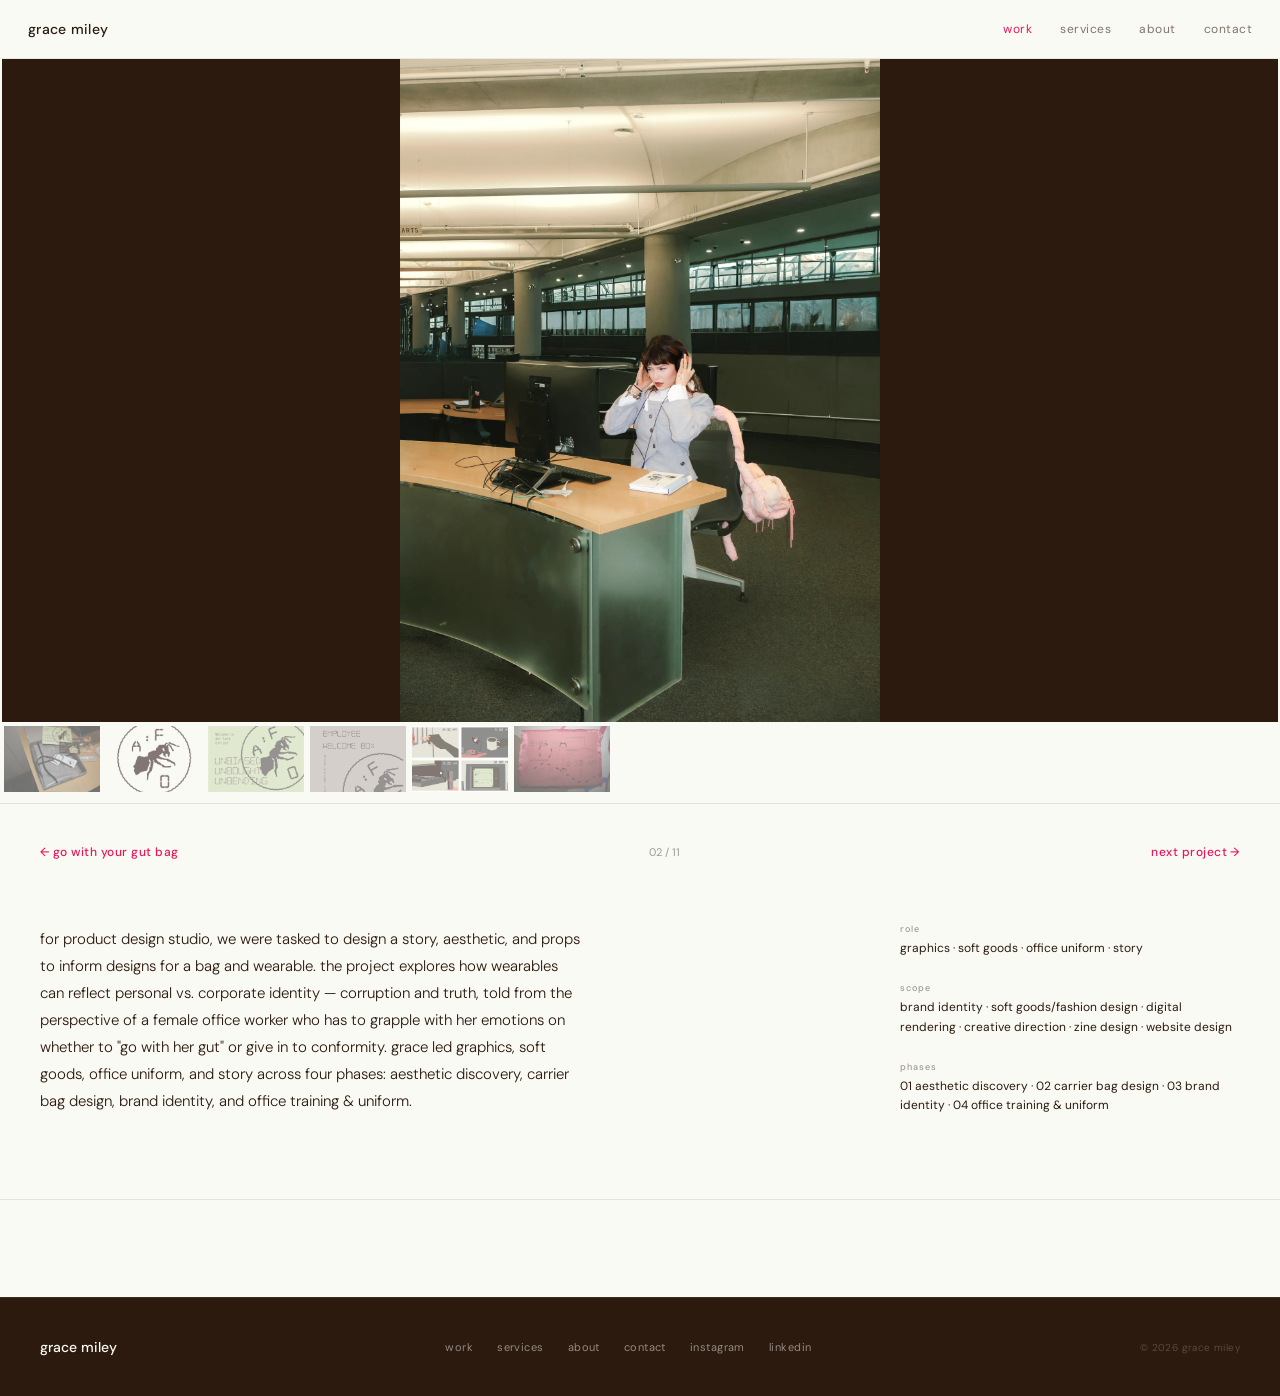
==== commit f1778898: "Add files via upload" ====
--- a/ant-farm-office.html
+++ b/ant-farm-office.html
@@ -95,6 +95,7 @@
 (function() {
   var allImgs = [];
   var curIdx  = 0;
+  var wrap    = document.querySelector('.gallery-main-wrap');
   var mainImg = document.querySelector('.gallery-main');
   var thumbs  = document.querySelectorAll('.gallery-thumb');
   var lb      = document.getElementById('galleryLightbox');
@@ -102,26 +103,29 @@
   var lbCap   = document.getElementById('lbCaption');
   var lbMax   = document.getElementById('lbMaxBtn');
 
+  // Build image list: hero first, then thumbs
   if (mainImg) allImgs.push({ src: mainImg.src, alt: mainImg.alt });
   thumbs.forEach(function(t) { allImgs.push({ src: t.src, alt: t.alt }); });
 
+  // Click thumb: swap main + open lightbox
   thumbs.forEach(function(t, i) {
     t.style.cursor = 'pointer';
-    t.addEventListener('click', function() {
+    t.addEventListener('click', function(e) {
+      e.stopPropagation();
       curIdx = i + 1;
-      if (mainImg) { mainImg.src = allImgs[curIdx].src; }
+      if (mainImg) { mainImg.src = allImgs[curIdx].src; mainImg.alt = allImgs[curIdx].alt; }
       thumbs.forEach(function(x, j) { x.classList.toggle('active', j === i); });
       openLb(curIdx);
     });
   });
 
-  if (mainImg) {
-    mainImg.style.cursor = 'zoom-in';
-    mainImg.addEventListener('click', function() { openLb(curIdx); });
-  }
+  // Click main image OR wrap: open lightbox at current index
+  function handleMainClick() { openLb(curIdx); }
+  if (wrap)    { wrap.style.cursor = 'zoom-in'; wrap.addEventListener('click', handleMainClick); }
+  if (mainImg) { mainImg.style.cursor = 'zoom-in'; mainImg.addEventListener('click', function(e){ e.stopPropagation(); openLb(curIdx); }); }
 
   function openLb(idx) {
-    if (!lb || allImgs.length === 0) return;
+    if (!lb) return;
     curIdx = idx;
     lbImg.src = allImgs[idx].src;
     lbImg.alt = allImgs[idx].alt;
@@ -137,8 +141,8 @@
     lb.classList.remove('open', 'maximized');
     document.body.style.overflow = '';
   };
-  window.lbPrev = function() { if (allImgs.length) openLb((curIdx - 1 + allImgs.length) % allImgs.length); };
-  window.lbNext = function() { if (allImgs.length) openLb((curIdx + 1) % allImgs.length); };
+  window.lbPrev = function() { openLb((curIdx - 1 + allImgs.length) % allImgs.length); };
+  window.lbNext = function() { openLb((curIdx + 1) % allImgs.length); };
   window.lbMaximize = function() {
     if (!lb) return;
     lb.classList.toggle('maximized');
--- a/style.css
+++ b/style.css
@@ -1105,14 +1105,13 @@
 .hero-main-link {
   position: absolute;
   inset: 0;
-  z-index: 5;
+  z-index: 15;
   cursor: pointer;
   background: transparent;
   transition: background 0.3s;
   display: flex;
-  align-items: flex-end;
+  align-items: center;
   justify-content: center;
-  padding-bottom: 120px;
   text-decoration: none;
 }
 .hero-main-link:hover {
@@ -1121,27 +1120,32 @@
 .hero-view-label {
   opacity: 0;
   transition: opacity 0.3s;
-  font-size: 11px;
-  font-weight: 500;
-  color: var(--brown);
-  letter-spacing: 0.1em;
+  font-size: 13px;
+  font-weight: 500;
+  color: var(--brown);
+  letter-spacing: 0.12em;
   background: var(--pale-lime);
-  padding: 8px 20px;
+  padding: 10px 28px;
+  pointer-events: none;
 }
 .hero-main-link:hover .hero-view-label {
   opacity: 1;
 }
 
-/* Nav yellow highlight on homepage */
-.hero-nav-highlight nav a {
-  background: var(--pale-lime);
+/* Nav yellow highlight on homepage - behind each word */
+.hero-nav-highlight nav a,
+header.dark-header.hero-nav-highlight nav a {
+  background: var(--pale-lime) !important;
   color: var(--brown) !important;
-  padding: 2px 6px;
-}
-.hero-nav-highlight .logo {
-  background: var(--pale-lime);
+  padding: 3px 8px !important;
+  box-decoration-break: clone;
+  -webkit-box-decoration-break: clone;
+}
+.hero-nav-highlight .logo,
+header.dark-header.hero-nav-highlight .logo {
+  background: var(--pale-lime) !important;
   color: var(--brown) !important;
-  padding: 2px 6px;
+  padding: 3px 8px !important;
 }
 
 /* Hero bg contain for certain projects */
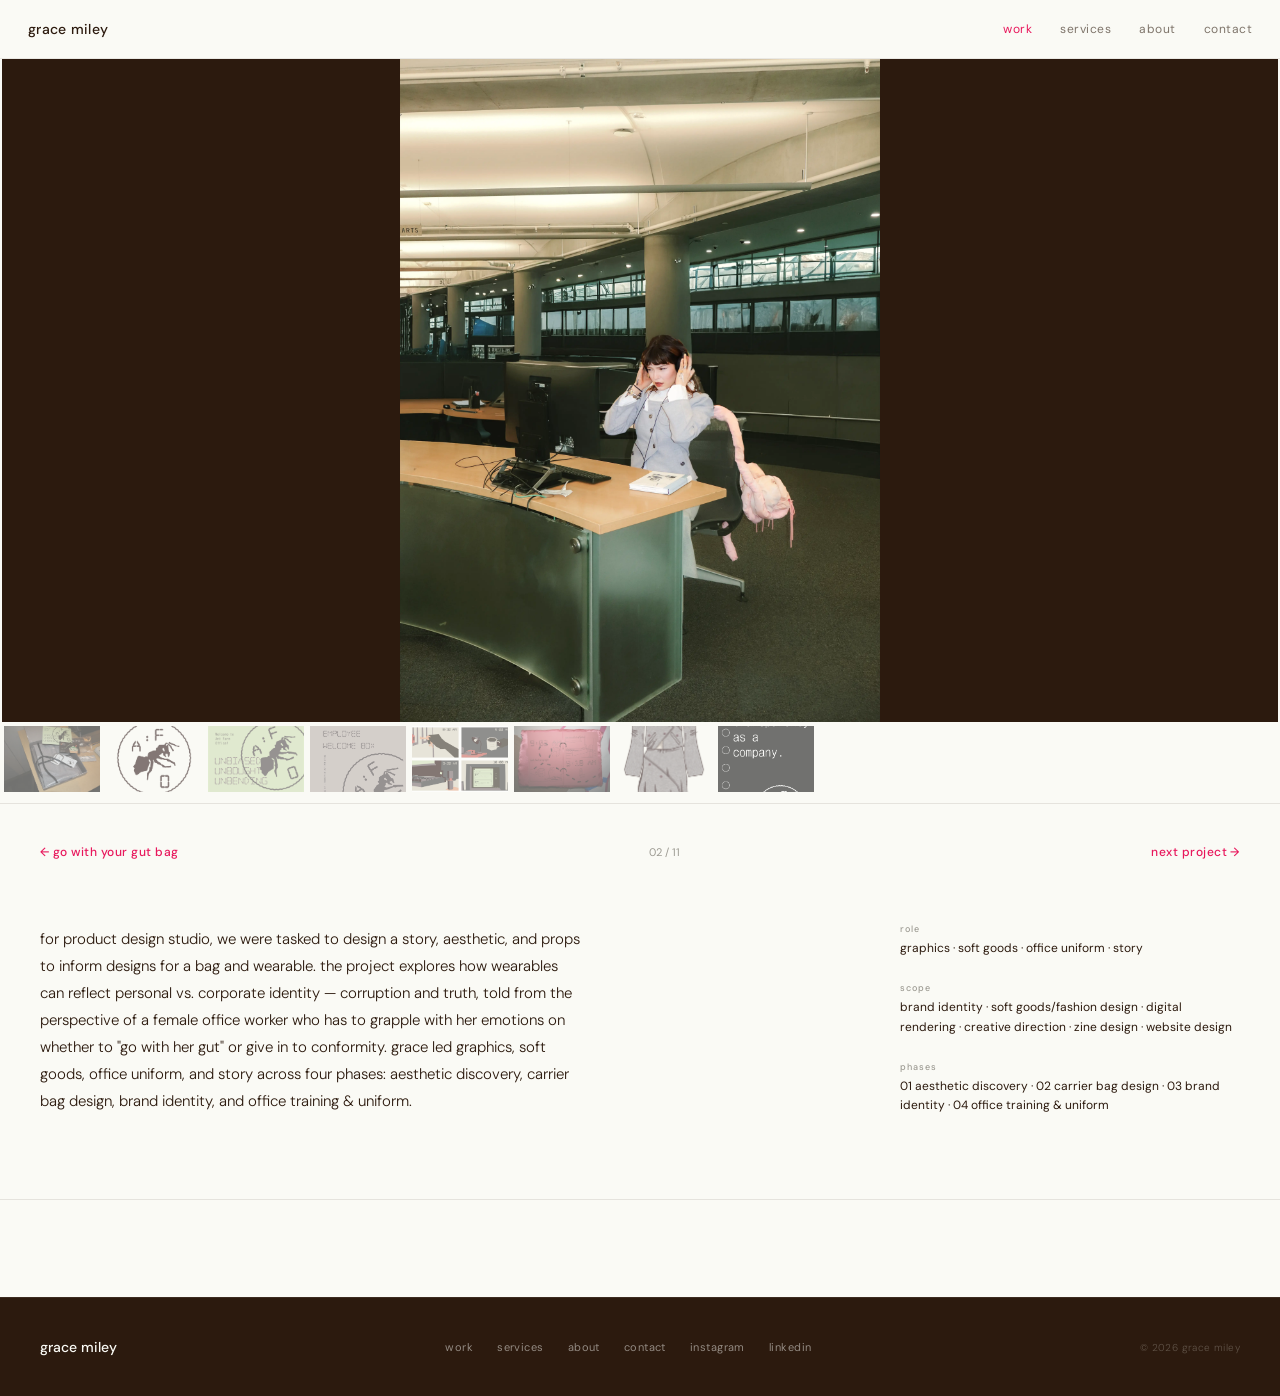
==== commit 17254955: "Add files via upload" ====
--- a/ant-farm-office.html
+++ b/ant-farm-office.html
@@ -92,7 +92,7 @@
 <script src="main.js"></script>
 
 <script>
-(function() {
+document.addEventListener('DOMContentLoaded', function() {
   var allImgs = [];
   var curIdx  = 0;
   var wrap    = document.querySelector('.gallery-main-wrap');
@@ -103,11 +103,9 @@
   var lbCap   = document.getElementById('lbCaption');
   var lbMax   = document.getElementById('lbMaxBtn');
 
-  // Build image list: hero first, then thumbs
   if (mainImg) allImgs.push({ src: mainImg.src, alt: mainImg.alt });
   thumbs.forEach(function(t) { allImgs.push({ src: t.src, alt: t.alt }); });
 
-  // Click thumb: swap main + open lightbox
   thumbs.forEach(function(t, i) {
     t.style.cursor = 'pointer';
     t.addEventListener('click', function(e) {
@@ -119,25 +117,25 @@
     });
   });
 
-  // Click main image OR wrap: open lightbox at current index
-  function handleMainClick() { openLb(curIdx); }
-  if (wrap)    { wrap.style.cursor = 'zoom-in'; wrap.addEventListener('click', handleMainClick); }
-  if (mainImg) { mainImg.style.cursor = 'zoom-in'; mainImg.addEventListener('click', function(e){ e.stopPropagation(); openLb(curIdx); }); }
+  if (wrap) { wrap.style.cursor = 'zoom-in'; wrap.addEventListener('click', function() { openLb(curIdx); }); }
+  if (mainImg) { mainImg.addEventListener('click', function(e) { e.stopPropagation(); openLb(curIdx); }); }
 
   function openLb(idx) {
-    if (!lb) return;
+    if (!lb) { alert('no lightbox found'); return; }
     curIdx = idx;
     lbImg.src = allImgs[idx].src;
     lbImg.alt = allImgs[idx].alt;
     if (lbCap) lbCap.textContent = (idx + 1) + ' / ' + allImgs.length;
+    lb.style.display = 'flex';
     lb.classList.add('open');
     lb.classList.remove('maximized');
-    if (lbMax) lbMax.textContent = '\u229e maximize';
+    if (lbMax) lbMax.textContent = '⊞ maximize';
     document.body.style.overflow = 'hidden';
   }
 
   window.closeLightbox = function() {
     if (!lb) return;
+    lb.style.display = 'none';
     lb.classList.remove('open', 'maximized');
     document.body.style.overflow = '';
   };
@@ -146,11 +144,11 @@
   window.lbMaximize = function() {
     if (!lb) return;
     lb.classList.toggle('maximized');
-    if (lbMax) lbMax.textContent = lb.classList.contains('maximized') ? '\u229f restore' : '\u229e maximize';
+    if (lbMax) lbMax.textContent = lb.classList.contains('maximized') ? '⊟ restore' : '⊞ maximize';
   };
 
   document.addEventListener('keydown', function(e) {
-    if (!lb || !lb.classList.contains('open')) return;
+    if (!lb || lb.style.display === 'none') return;
     if (e.key === 'Escape')     window.closeLightbox();
     if (e.key === 'ArrowLeft')  window.lbPrev();
     if (e.key === 'ArrowRight') window.lbNext();
@@ -158,10 +156,10 @@
   });
 
   if (lb) lb.addEventListener('click', function(e) { if (e.target === lb) window.closeLightbox(); });
-})();
+});
 </script>
 
-<div class="gallery-lightbox" id="galleryLightbox">
+<div class="gallery-lightbox" id="galleryLightbox" style="display:none">
   <button class="gallery-lightbox-close" onclick="closeLightbox()">&#215;</button>
   <button class="gallery-maximize-btn" id="lbMaxBtn" onclick="lbMaximize()">&#8862; maximize</button>
   <button class="gallery-lightbox-prev" onclick="lbPrev()">&#8592;</button>
--- a/style.css
+++ b/style.css
@@ -1115,7 +1115,7 @@
   text-decoration: none;
 }
 .hero-main-link:hover {
-  background: rgba(232, 235, 120, 0.10);
+  background: rgba(240, 234, 191, 0.30);
 }
 .hero-view-label {
   opacity: 0;
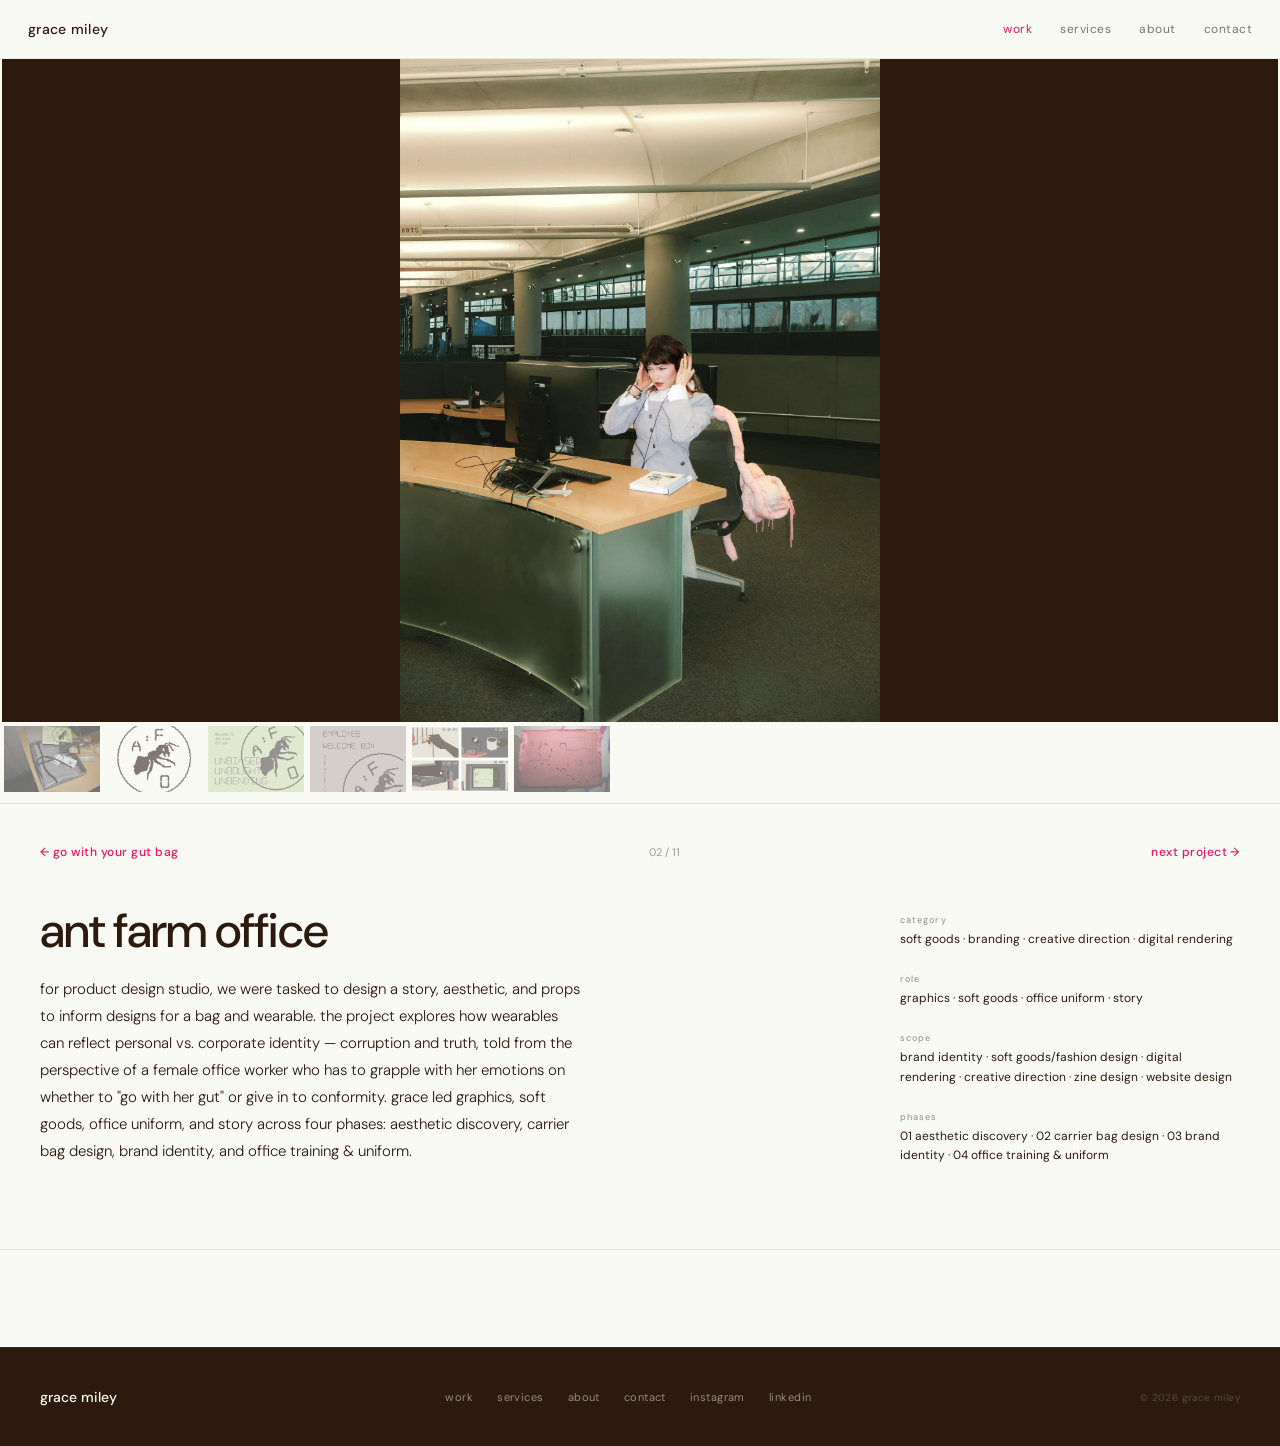
==== commit f2c657d9: "Add files via upload" ====
--- a/ant-farm-office.html
+++ b/ant-farm-office.html
@@ -40,6 +40,8 @@
   <img class="gallery-thumb" src="/images/pin up left side129 (2).webp" alt="pin up left" loading="lazy" decoding="async">
 </div>
 </div>
+<div style="padding:16px 24px 0 24px;"><a href="https://griadesign.com/project/ant-farm-office" target="_blank" style="display:inline-block;font-size:11px;font-weight:500;color:#fff;background:#E8175C;padding:10px 22px;letter-spacing:0.06em;text-decoration:none;margin-bottom:0;">see full project →</a></div>
+
 
 <div class="project-intro">
   <div>
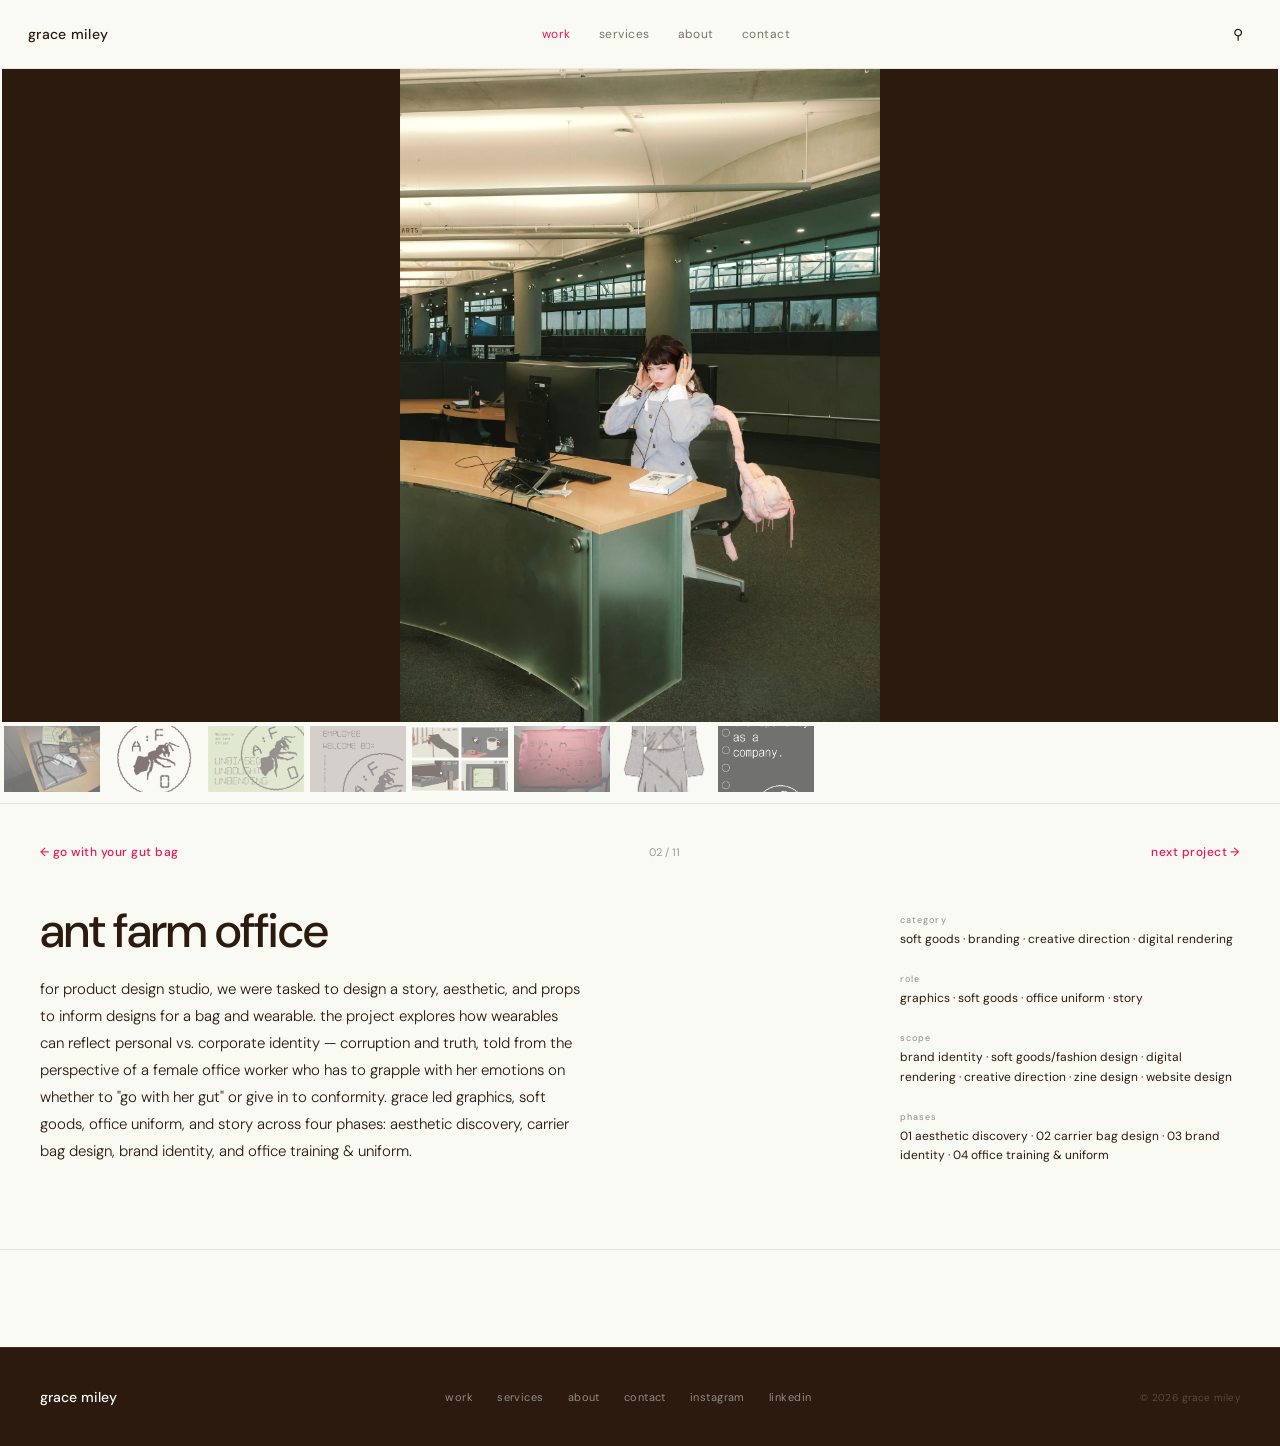
==== commit ff36fea0: "Add files via upload" ====
--- a/ant-farm-office.html
+++ b/ant-farm-office.html
@@ -18,6 +18,13 @@
     <a href="index.html#about">about</a>
     <a href="contact.html">contact</a>
   </nav>
+  <div class="search-wrap">
+    <button class="search-icon" aria-label="search">&#9906;</button>
+    <div class="search-input-wrap">
+      <input class="search-input" type="text" placeholder="search projects...">
+    </div>
+    <div class="search-dropdown"></div>
+  </div>
 </header>
 
 <div class="project-gallery">
--- a/style.css
+++ b/style.css
@@ -1154,3 +1154,106 @@
   background-repeat: no-repeat;
   background-color: var(--off-white);
 }
+
+/* ============ SEARCH BAR ============ */
+.search-wrap {
+  position: relative;
+  display: flex;
+  align-items: center;
+  pointer-events: all;
+}
+
+.search-icon {
+  width: 28px;
+  height: 28px;
+  display: flex;
+  align-items: center;
+  justify-content: center;
+  cursor: pointer;
+  color: var(--off-white);
+  font-size: 14px;
+  transition: color 0.2s;
+  background: none;
+  border: none;
+  padding: 0;
+  font-family: inherit;
+}
+
+header.solid .search-icon { color: var(--brown); }
+header.dark-header .search-icon { color: var(--off-white); }
+header.hero-nav-highlight .search-icon { background: var(--pale-lime) !important; color: var(--brown) !important; padding: 3px 8px !important; }
+
+.search-input-wrap {
+  position: absolute;
+  right: 32px;
+  top: 50%;
+  transform: translateY(-50%);
+  width: 0;
+  overflow: hidden;
+  transition: width 0.3s ease;
+}
+
+.search-input-wrap.open {
+  width: 200px;
+}
+
+.search-input {
+  width: 100%;
+  font-family: 'DM Sans', sans-serif;
+  font-size: 11px;
+  font-weight: 400;
+  color: var(--brown);
+  background: var(--off-white);
+  border: 1px solid rgba(44,26,14,0.2);
+  padding: 6px 12px;
+  outline: none;
+  letter-spacing: 0.04em;
+  text-transform: lowercase;
+}
+
+.search-dropdown {
+  position: absolute;
+  top: calc(100% + 8px);
+  right: 32px;
+  width: 280px;
+  background: var(--off-white);
+  border: 1px solid rgba(44,26,14,0.12);
+  box-shadow: 0 8px 24px rgba(44,26,14,0.12);
+  z-index: 200;
+  display: none;
+}
+
+.search-dropdown.open { display: block; }
+
+.search-result {
+  display: block;
+  padding: 12px 16px;
+  text-decoration: none;
+  border-bottom: 1px solid rgba(44,26,14,0.06);
+  transition: background 0.15s;
+}
+
+.search-result:last-child { border-bottom: none; }
+.search-result:hover { background: var(--pale-lime); }
+
+.search-result-title {
+  font-size: 12px;
+  font-weight: 500;
+  color: var(--brown);
+  display: block;
+  margin-bottom: 2px;
+}
+
+.search-result-cat {
+  font-size: 10px;
+  font-weight: 300;
+  color: var(--stone);
+  letter-spacing: 0.04em;
+}
+
+.search-no-results {
+  padding: 12px 16px;
+  font-size: 11px;
+  font-weight: 300;
+  color: var(--stone);
+}
